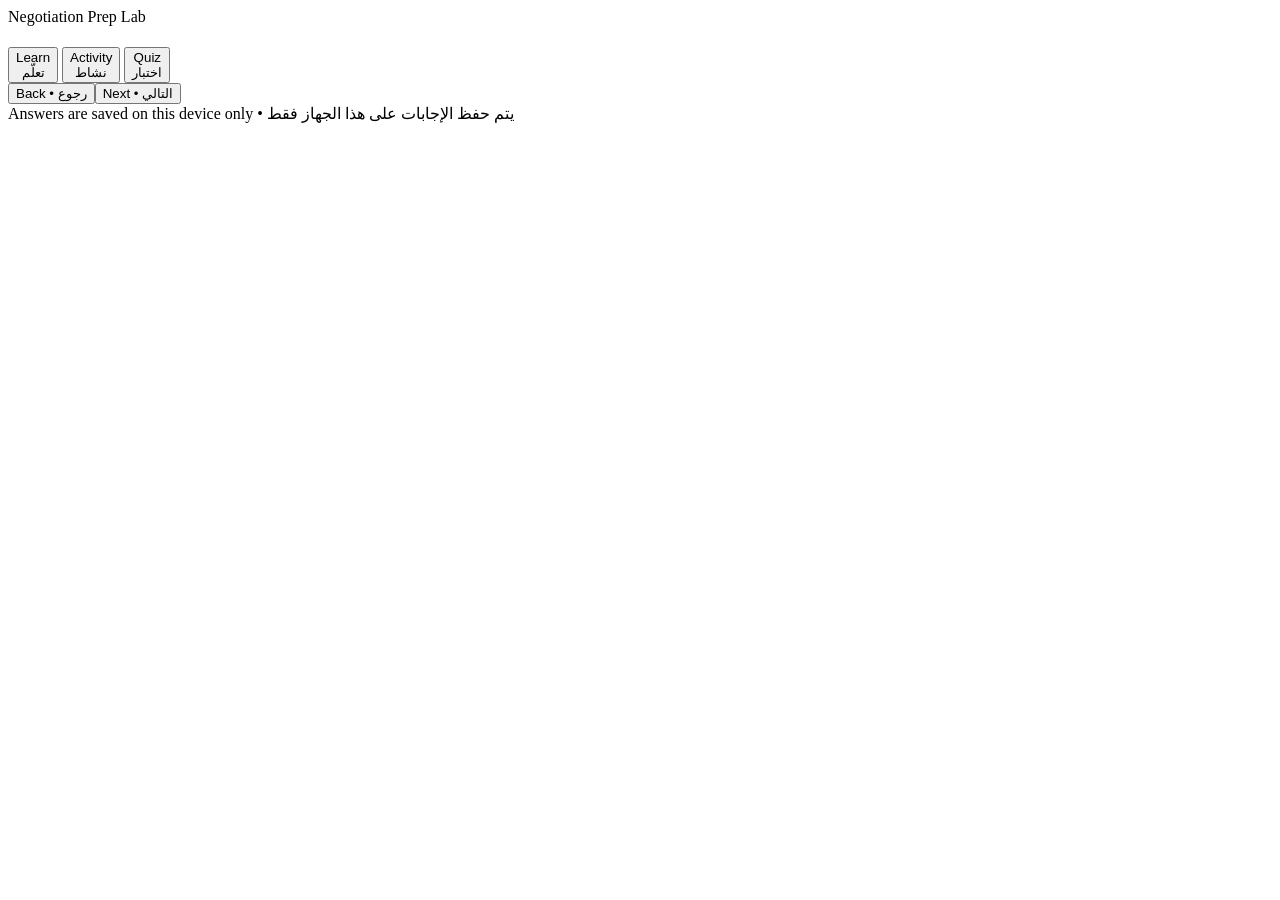
==== negotiation/index.html @ af3bc23b "Add Negotiation Prep Lab entry page" ====
<!DOCTYPE html>
<html lang="en">
<head>
<meta charset="UTF-8">
<meta name="viewport" content="width=device-width,initial-scale=1.0,viewport-fit=cover">
<meta name="theme-color" content="#071f4d">
<title>Negotiation Prep Lab</title>
<link rel="stylesheet" href="style.css">
</head>
<body>
<div class="app">
  <div class="accent"></div>
  <header>
    <div class="hrow"><div class="brand">Negotiation Prep Lab</div><div id="stepPill" class="pill"></div></div>
    <div class="progress"><span id="progressBar"></span></div>
  </header>
  <main>
    <div class="hero"><div id="kicker" class="kicker"></div><h1 id="hero"></h1><p id="subtitle" class="sub"></p></div>
    <div class="tabs">
      <button id="learnTab" onclick="setSub('learn')">Learn<br><span>تعلّم</span></button>
      <button id="activityTab" onclick="setSub('activity')">Activity<br><span>نشاط</span></button>
      <button id="quizTab" onclick="setSub('quiz')">Quiz<br><span>اختبار</span></button>
    </div>
    <div id="screen"></div>
  </main>
  <div class="bottom">
    <div class="brow"><button class="btn secondary" onclick="back()">Back • رجوع</button><button id="nextBtn" class="btn primary" onclick="next()">Next • التالي</button></div>
    <div class="mini">Answers are saved on this device only • يتم حفظ الإجابات على هذا الجهاز فقط</div>
  </div>
</div>
<script src="app.js"></script>
</body>
</html>
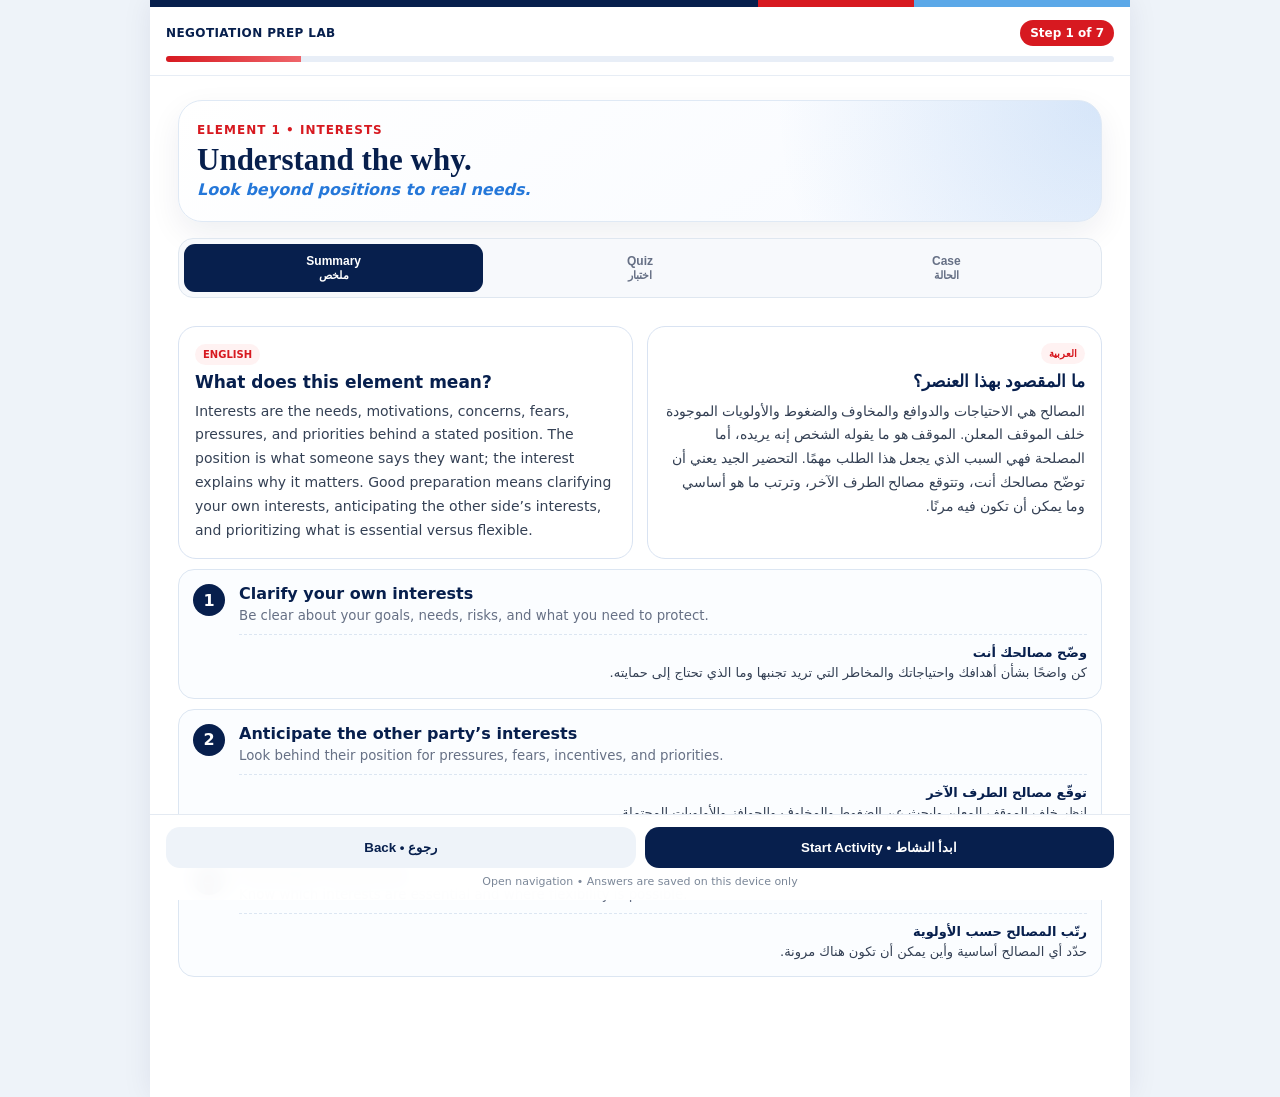
==== commit d0449dee: "Update negotiation app navigation layout" ====
--- a/negotiation/index.html
+++ b/negotiation/index.html
@@ -16,16 +16,17 @@
   </header>
   <main>
     <div class="hero"><div id="kicker" class="kicker"></div><h1 id="hero"></h1><p id="subtitle" class="sub"></p></div>
+    <div id="elementTabs" class="element-tabs" aria-label="Negotiation elements"></div>
     <div class="tabs">
-      <button id="learnTab" onclick="setSub('learn')">Learn<br><span>تعلّم</span></button>
-      <button id="activityTab" onclick="setSub('activity')">Activity<br><span>نشاط</span></button>
+      <button id="learnTab" onclick="setSub('learn')">Summary<br><span>ملخص</span></button>
       <button id="quizTab" onclick="setSub('quiz')">Quiz<br><span>اختبار</span></button>
+      <button id="activityTab" onclick="setSub('activity')">Case<br><span>الحالة</span></button>
     </div>
     <div id="screen"></div>
   </main>
   <div class="bottom">
     <div class="brow"><button class="btn secondary" onclick="back()">Back • رجوع</button><button id="nextBtn" class="btn primary" onclick="next()">Next • التالي</button></div>
-    <div class="mini">Answers are saved on this device only • يتم حفظ الإجابات على هذا الجهاز فقط</div>
+    <div class="mini">Open navigation • Answers are saved on this device only</div>
   </div>
 </div>
 <script src="app.js"></script>
--- a/negotiation/style.css
+++ b/negotiation/style.css
@@ -0,0 +1 @@
+:root{--navy:#071f4d;--red:#d71920;--blue:#2477d9;--line:#d9e3f2;--text:#172033;--muted:#667085;--green:#14855b}*{box-sizing:border-box}body{margin:0;background:#eef3f9;color:var(--text);font-family:Inter,system-ui,-apple-system,BlinkMacSystemFont,"Segoe UI",Arial,sans-serif}.app{width:min(100%,560px);min-height:100vh;margin:auto;background:#fff;box-shadow:0 0 28px rgba(7,31,77,.08)}.accent{height:7px;background:linear-gradient(90deg,var(--navy) 0 62%,var(--red) 62% 78%,#5ba8e8 78%)}header{position:sticky;top:0;z-index:20;background:rgba(255,255,255,.97);backdrop-filter:blur(10px);border-bottom:1px solid #e7edf5;padding:13px 16px}.hrow{display:flex;justify-content:space-between;align-items:center;gap:10px}.brand{font-size:12px;font-weight:900;text-transform:uppercase;color:var(--navy);letter-spacing:.4px}.pill{background:var(--red);color:#fff;padding:6px 10px;border-radius:999px;font-size:12px;font-weight:900}.progress{margin-top:10px;height:6px;border-radius:99px;background:#e8eef7;overflow:hidden}.progress span{display:block;height:100%;background:linear-gradient(90deg,var(--red),#ef656a);transition:.3s}main{padding:18px 16px 118px}.hero{padding:22px 18px;border:1px solid #dfe9f5;border-radius:24px;background:radial-gradient(circle at 100% 0,rgba(36,119,217,.16),transparent 35%),linear-gradient(145deg,#fff,#f7faff);box-shadow:0 12px 32px rgba(7,31,77,.07)}.kicker{font-size:12px;font-weight:900;color:var(--red);text-transform:uppercase;letter-spacing:1px}h1{font-family:Georgia,"Times New Roman",serif;color:var(--navy);font-size:31px;line-height:1.05;margin:7px 0 3px}.sub{margin:0;color:var(--blue);font-weight:800;font-style:italic}.tabs{display:grid;grid-template-columns:repeat(3,1fr);gap:7px;margin:16px 0;padding:5px;border:1px solid #dfe7f0;border-radius:15px;background:#f7f9fc}.tabs button{border:0;border-radius:11px;padding:10px 4px;background:transparent;color:#667085;font-weight:900;cursor:pointer;font-size:12px}.tabs button.active{background:var(--navy);color:#fff}.tabs span{font-size:11px}.card{border:1px solid var(--line);border-radius:18px;padding:16px;background:#fff;margin-top:12px}.card h3{margin:0 0 8px;color:var(--navy);font-size:17px}.card p{font-size:14px;line-height:1.7;color:#344054;margin:0}.ar{direction:rtl;text-align:right;font-family:Tahoma,Arial,sans-serif}.lang{display:inline-block;background:#fff2f2;color:var(--red);padding:5px 8px;border-radius:99px;font-size:10px;font-weight:900;margin-bottom:7px}.point{display:grid;grid-template-columns:36px 1fr;gap:10px;padding:14px;border:1px solid #dce6f2;border-radius:16px;background:#fbfdff;margin-top:10px}.num{width:32px;height:32px;border-radius:50%;display:grid;place-items:center;background:var(--navy);color:#fff;font-weight:900}.point b{color:var(--navy)}.point small{display:block;color:var(--muted);line-height:1.5;margin-top:3px}.arline{margin-top:8px;padding-top:8px;border-top:1px dashed #dce6f2;direction:rtl;text-align:right;font-size:13px;line-height:1.55;color:#344054}.case-title{color:var(--red);font-weight:900;font-size:12px;text-transform:uppercase;letter-spacing:.7px;margin-bottom:7px}.task{background:#f8fbff}.qen{font-size:14px;font-weight:900;color:var(--navy);line-height:1.5;margin-bottom:5px}.qar{font-size:14px;font-weight:800;color:#344054;direction:rtl;text-align:right;line-height:1.6;margin-bottom:9px}textarea{width:100%;min-height:104px;border:1.5px solid #ccd8e8;border-radius:13px;padding:12px;font:inherit;font-size:14px;resize:vertical;outline:none}textarea:focus{border-color:var(--blue);box-shadow:0 0 0 3px rgba(36,119,217,.08)}.save{margin-top:14px;color:var(--green);font-size:12px;font-weight:900}.quiz-card{border:1px solid var(--line);border-radius:18px;padding:16px;background:#fff;margin-top:12px}.quiz-q{font-weight:900;color:var(--navy);font-size:15px;line-height:1.5}.secret{cursor:pointer;user-select:none}.opts{display:grid;gap:9px;margin-top:12px}.opt{border:1.5px solid #ccd8e8;background:#fff;border-radius:13px;padding:12px;text-align:left;font:inherit;font-size:14px;cursor:pointer;color:var(--text)}.opt.selected{border-color:var(--navy);background:#eef4fb}.opt.correct{border-color:#19a66a;background:#eefbf5}.opt.wrong{border-color:#e14b52;background:#fff2f3}.feedback{display:none;margin-top:10px;padding:10px 12px;border-radius:11px;font-size:12px;line-height:1.5}.feedback.show{display:block}.feedback.good{background:#eefbf5;color:#126b49}.feedback.bad{background:#fff2f3;color:#9b2931}.result{margin-top:16px;border-radius:18px;padding:16px;background:linear-gradient(145deg,#071f4d,#12356f);color:#fff;text-align:center}.score{font-size:34px;font-weight:900;margin:4px 0}.racts{display:flex;gap:9px;margin-top:13px}.racts button{flex:1;border:0;border-radius:12px;padding:11px;font-weight:900;cursor:pointer}.retry{background:#eef3f9;color:var(--navy)}.continue{background:var(--red);color:#fff}.notice{padding:12px;border-radius:12px;background:#fff7e8;border:1px solid #f5d8a8;color:#7a4a00;font-size:12px;line-height:1.5;margin-top:12px}.bottom{position:fixed;left:50%;bottom:0;transform:translateX(-50%);width:min(100%,560px);padding:12px 16px calc(12px + env(safe-area-inset-bottom));background:rgba(255,255,255,.97);border-top:1px solid #e4eaf2;backdrop-filter:blur(10px)}.brow{display:flex;gap:9px}.btn{flex:1;border:0;border-radius:14px;padding:13px 12px;font-weight:900;cursor:pointer}.secondary{background:#eef3f9;color:var(--navy)}.primary{background:var(--navy);color:#fff}.mini{margin-top:7px;text-align:center;color:#7b8798;font-size:11px}@media(min-width:760px){.app,.bottom{width:min(100%,980px)}main{padding:24px 28px 120px}.bilingual{display:grid;grid-template-columns:1fr 1fr;gap:14px}}
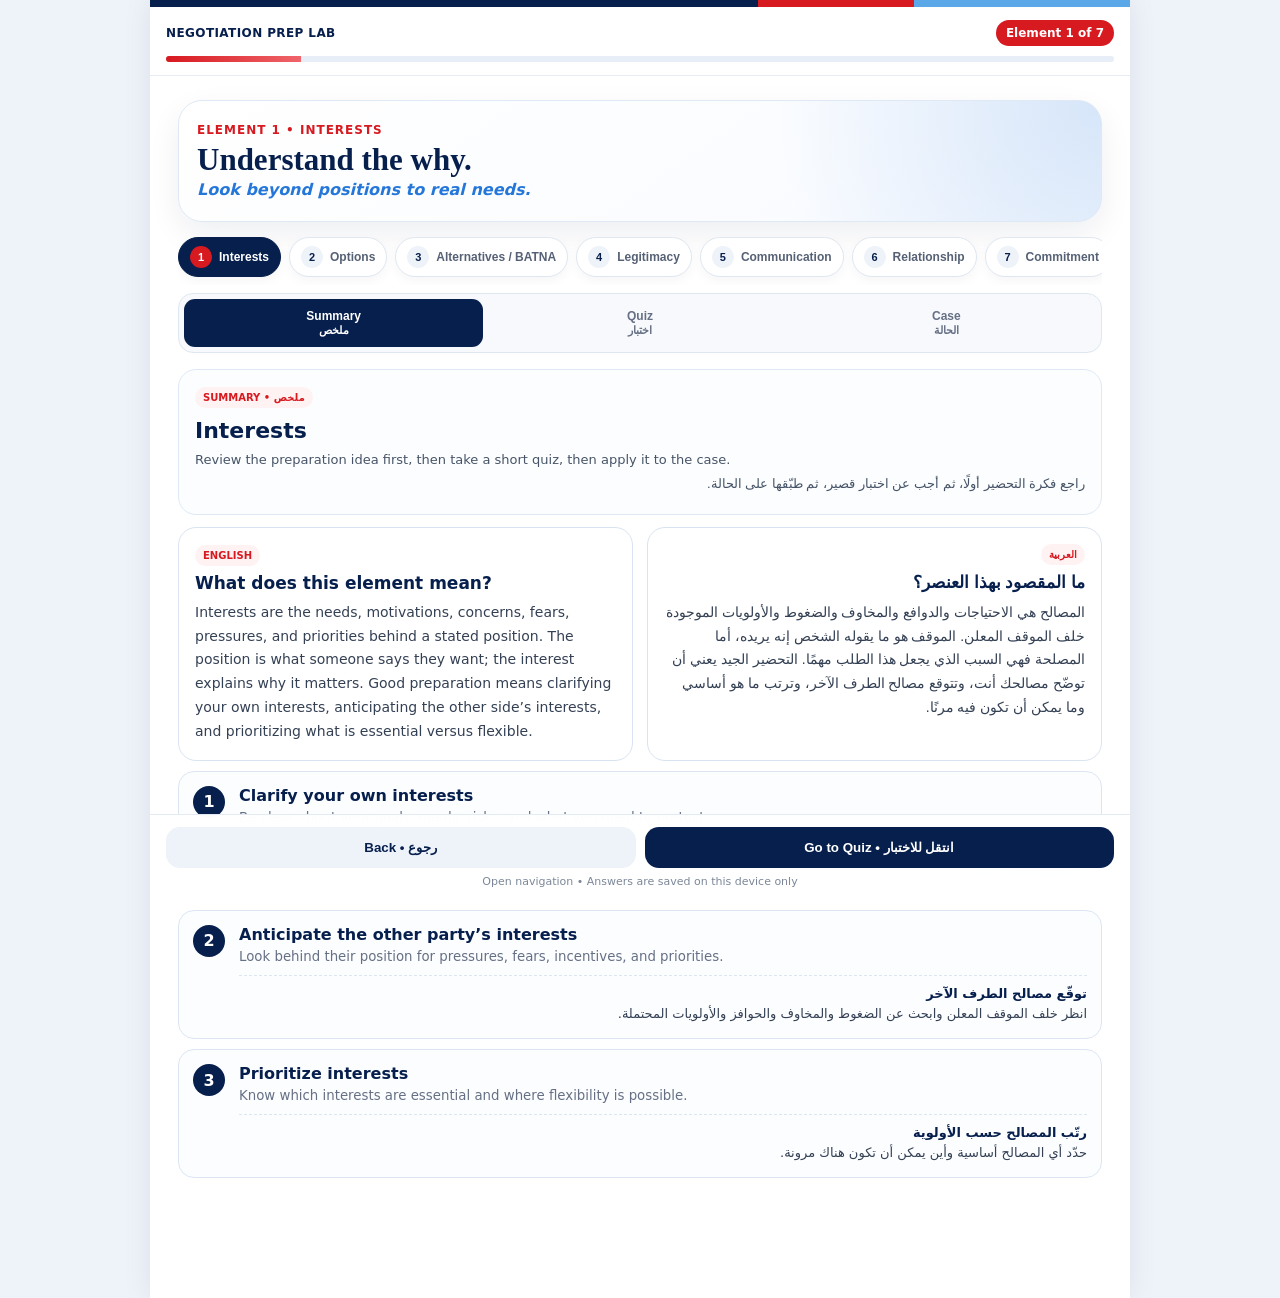
==== commit 05edf1e3: "Load open navigation script" ====
--- a/negotiation/index.html
+++ b/negotiation/index.html
@@ -30,5 +30,6 @@
   </div>
 </div>
 <script src="app.js"></script>
+<script src="open-nav.js"></script>
 </body>
 </html>
--- a/negotiation/style.css
+++ b/negotiation/style.css
@@ -1 +1 @@
-:root{--navy:#071f4d;--red:#d71920;--blue:#2477d9;--line:#d9e3f2;--text:#172033;--muted:#667085;--green:#14855b}*{box-sizing:border-box}body{margin:0;background:#eef3f9;color:var(--text);font-family:Inter,system-ui,-apple-system,BlinkMacSystemFont,"Segoe UI",Arial,sans-serif}.app{width:min(100%,560px);min-height:100vh;margin:auto;background:#fff;box-shadow:0 0 28px rgba(7,31,77,.08)}.accent{height:7px;background:linear-gradient(90deg,var(--navy) 0 62%,var(--red) 62% 78%,#5ba8e8 78%)}header{position:sticky;top:0;z-index:20;background:rgba(255,255,255,.97);backdrop-filter:blur(10px);border-bottom:1px solid #e7edf5;padding:13px 16px}.hrow{display:flex;justify-content:space-between;align-items:center;gap:10px}.brand{font-size:12px;font-weight:900;text-transform:uppercase;color:var(--navy);letter-spacing:.4px}.pill{background:var(--red);color:#fff;padding:6px 10px;border-radius:999px;font-size:12px;font-weight:900}.progress{margin-top:10px;height:6px;border-radius:99px;background:#e8eef7;overflow:hidden}.progress span{display:block;height:100%;background:linear-gradient(90deg,var(--red),#ef656a);transition:.3s}main{padding:18px 16px 118px}.hero{padding:22px 18px;border:1px solid #dfe9f5;border-radius:24px;background:radial-gradient(circle at 100% 0,rgba(36,119,217,.16),transparent 35%),linear-gradient(145deg,#fff,#f7faff);box-shadow:0 12px 32px rgba(7,31,77,.07)}.kicker{font-size:12px;font-weight:900;color:var(--red);text-transform:uppercase;letter-spacing:1px}h1{font-family:Georgia,"Times New Roman",serif;color:var(--navy);font-size:31px;line-height:1.05;margin:7px 0 3px}.sub{margin:0;color:var(--blue);font-weight:800;font-style:italic}.tabs{display:grid;grid-template-columns:repeat(3,1fr);gap:7px;margin:16px 0;padding:5px;border:1px solid #dfe7f0;border-radius:15px;background:#f7f9fc}.tabs button{border:0;border-radius:11px;padding:10px 4px;background:transparent;color:#667085;font-weight:900;cursor:pointer;font-size:12px}.tabs button.active{background:var(--navy);color:#fff}.tabs span{font-size:11px}.card{border:1px solid var(--line);border-radius:18px;padding:16px;background:#fff;margin-top:12px}.card h3{margin:0 0 8px;color:var(--navy);font-size:17px}.card p{font-size:14px;line-height:1.7;color:#344054;margin:0}.ar{direction:rtl;text-align:right;font-family:Tahoma,Arial,sans-serif}.lang{display:inline-block;background:#fff2f2;color:var(--red);padding:5px 8px;border-radius:99px;font-size:10px;font-weight:900;margin-bottom:7px}.point{display:grid;grid-template-columns:36px 1fr;gap:10px;padding:14px;border:1px solid #dce6f2;border-radius:16px;background:#fbfdff;margin-top:10px}.num{width:32px;height:32px;border-radius:50%;display:grid;place-items:center;background:var(--navy);color:#fff;font-weight:900}.point b{color:var(--navy)}.point small{display:block;color:var(--muted);line-height:1.5;margin-top:3px}.arline{margin-top:8px;padding-top:8px;border-top:1px dashed #dce6f2;direction:rtl;text-align:right;font-size:13px;line-height:1.55;color:#344054}.case-title{color:var(--red);font-weight:900;font-size:12px;text-transform:uppercase;letter-spacing:.7px;margin-bottom:7px}.task{background:#f8fbff}.qen{font-size:14px;font-weight:900;color:var(--navy);line-height:1.5;margin-bottom:5px}.qar{font-size:14px;font-weight:800;color:#344054;direction:rtl;text-align:right;line-height:1.6;margin-bottom:9px}textarea{width:100%;min-height:104px;border:1.5px solid #ccd8e8;border-radius:13px;padding:12px;font:inherit;font-size:14px;resize:vertical;outline:none}textarea:focus{border-color:var(--blue);box-shadow:0 0 0 3px rgba(36,119,217,.08)}.save{margin-top:14px;color:var(--green);font-size:12px;font-weight:900}.quiz-card{border:1px solid var(--line);border-radius:18px;padding:16px;background:#fff;margin-top:12px}.quiz-q{font-weight:900;color:var(--navy);font-size:15px;line-height:1.5}.secret{cursor:pointer;user-select:none}.opts{display:grid;gap:9px;margin-top:12px}.opt{border:1.5px solid #ccd8e8;background:#fff;border-radius:13px;padding:12px;text-align:left;font:inherit;font-size:14px;cursor:pointer;color:var(--text)}.opt.selected{border-color:var(--navy);background:#eef4fb}.opt.correct{border-color:#19a66a;background:#eefbf5}.opt.wrong{border-color:#e14b52;background:#fff2f3}.feedback{display:none;margin-top:10px;padding:10px 12px;border-radius:11px;font-size:12px;line-height:1.5}.feedback.show{display:block}.feedback.good{background:#eefbf5;color:#126b49}.feedback.bad{background:#fff2f3;color:#9b2931}.result{margin-top:16px;border-radius:18px;padding:16px;background:linear-gradient(145deg,#071f4d,#12356f);color:#fff;text-align:center}.score{font-size:34px;font-weight:900;margin:4px 0}.racts{display:flex;gap:9px;margin-top:13px}.racts button{flex:1;border:0;border-radius:12px;padding:11px;font-weight:900;cursor:pointer}.retry{background:#eef3f9;color:var(--navy)}.continue{background:var(--red);color:#fff}.notice{padding:12px;border-radius:12px;background:#fff7e8;border:1px solid #f5d8a8;color:#7a4a00;font-size:12px;line-height:1.5;margin-top:12px}.bottom{position:fixed;left:50%;bottom:0;transform:translateX(-50%);width:min(100%,560px);padding:12px 16px calc(12px + env(safe-area-inset-bottom));background:rgba(255,255,255,.97);border-top:1px solid #e4eaf2;backdrop-filter:blur(10px)}.brow{display:flex;gap:9px}.btn{flex:1;border:0;border-radius:14px;padding:13px 12px;font-weight:900;cursor:pointer}.secondary{background:#eef3f9;color:var(--navy)}.primary{background:var(--navy);color:#fff}.mini{margin-top:7px;text-align:center;color:#7b8798;font-size:11px}@media(min-width:760px){.app,.bottom{width:min(100%,980px)}main{padding:24px 28px 120px}.bilingual{display:grid;grid-template-columns:1fr 1fr;gap:14px}}+:root{--navy:#071f4d;--red:#d71920;--blue:#2477d9;--line:#d9e3f2;--text:#172033;--muted:#667085;--green:#14855b}*{box-sizing:border-box}body{margin:0;background:#eef3f9;color:var(--text);font-family:Inter,system-ui,-apple-system,BlinkMacSystemFont,"Segoe UI",Arial,sans-serif}.app{width:min(100%,560px);min-height:100vh;margin:auto;background:#fff;box-shadow:0 0 28px rgba(7,31,77,.08)}.accent{height:7px;background:linear-gradient(90deg,var(--navy) 0 62%,var(--red) 62% 78%,#5ba8e8 78%)}header{position:sticky;top:0;z-index:20;background:rgba(255,255,255,.97);backdrop-filter:blur(10px);border-bottom:1px solid #e7edf5;padding:13px 16px}.hrow{display:flex;justify-content:space-between;align-items:center;gap:10px}.brand{font-size:12px;font-weight:900;text-transform:uppercase;color:var(--navy);letter-spacing:.4px}.pill{background:var(--red);color:#fff;padding:6px 10px;border-radius:999px;font-size:12px;font-weight:900}.progress{margin-top:10px;height:6px;border-radius:99px;background:#e8eef7;overflow:hidden}.progress span{display:block;height:100%;background:linear-gradient(90deg,var(--red),#ef656a);transition:.3s}main{padding:18px 16px 118px}.hero{padding:22px 18px;border:1px solid #dfe9f5;border-radius:24px;background:radial-gradient(circle at 100% 0,rgba(36,119,217,.16),transparent 35%),linear-gradient(145deg,#fff,#f7faff);box-shadow:0 12px 32px rgba(7,31,77,.07)}.kicker{font-size:12px;font-weight:900;color:var(--red);text-transform:uppercase;letter-spacing:1px}h1{font-family:Georgia,"Times New Roman",serif;color:var(--navy);font-size:31px;line-height:1.05;margin:7px 0 3px}.sub{margin:0;color:var(--blue);font-weight:800;font-style:italic}.element-tabs{display:flex;gap:8px;overflow-x:auto;margin:15px -16px 8px;padding:0 16px 8px;scrollbar-width:none}.element-tabs::-webkit-scrollbar{display:none}.element-tab{flex:0 0 auto;display:flex;align-items:center;gap:7px;border:1px solid #dfe7f0;background:#fff;color:#566176;border-radius:999px;padding:8px 11px;font-weight:900;font-size:12px;cursor:pointer;box-shadow:0 4px 12px rgba(7,31,77,.04)}.element-tab.active{background:var(--navy);color:white;border-color:var(--navy)}.et-num{display:grid;place-items:center;width:22px;height:22px;border-radius:50%;background:#eef3f9;color:var(--navy);font-size:11px}.element-tab.active .et-num{background:var(--red);color:#fff}.et-name{max-width:120px;white-space:nowrap;overflow:hidden;text-overflow:ellipsis}.tabs{display:grid;grid-template-columns:repeat(3,1fr);gap:7px;margin:8px 0 16px;padding:5px;border:1px solid #dfe7f0;border-radius:15px;background:#f7f9fc}.tabs button{border:0;border-radius:11px;padding:10px 4px;background:transparent;color:#667085;font-weight:900;cursor:pointer;font-size:12px}.tabs button.active{background:var(--navy);color:#fff}.tabs span{font-size:11px}.section-head{border:1px solid #dfe9f5;border-radius:18px;background:#fbfdff;padding:16px;margin-top:12px}.section-head h2{margin:3px 0 7px;color:var(--navy);font-size:22px}.section-head p{font-size:13px;line-height:1.55;color:#475467;margin:4px 0}.card{border:1px solid var(--line);border-radius:18px;padding:16px;background:#fff;margin-top:12px}.card h3{margin:0 0 8px;color:var(--navy);font-size:17px}.card p{font-size:14px;line-height:1.7;color:#344054;margin:0}.ar{direction:rtl;text-align:right;font-family:Tahoma,Arial,sans-serif}.lang{display:inline-block;background:#fff2f2;color:var(--red);padding:5px 8px;border-radius:99px;font-size:10px;font-weight:900;margin-bottom:7px}.point{display:grid;grid-template-columns:36px 1fr;gap:10px;padding:14px;border:1px solid #dce6f2;border-radius:16px;background:#fbfdff;margin-top:10px}.num{width:32px;height:32px;border-radius:50%;display:grid;place-items:center;background:var(--navy);color:#fff;font-weight:900}.point b{color:var(--navy)}.point small{display:block;color:var(--muted);line-height:1.5;margin-top:3px}.arline{margin-top:8px;padding-top:8px;border-top:1px dashed #dce6f2;direction:rtl;text-align:right;font-size:13px;line-height:1.55;color:#344054}.case-title{color:var(--red);font-weight:900;font-size:12px;text-transform:uppercase;letter-spacing:.7px;margin-bottom:7px}.task{background:#f8fbff}.qen{font-size:14px;font-weight:900;color:var(--navy);line-height:1.5;margin-bottom:5px}.qar{font-size:14px;font-weight:800;color:#344054;direction:rtl;text-align:right;line-height:1.6;margin-bottom:9px}textarea{width:100%;min-height:104px;border:1.5px solid #ccd8e8;border-radius:13px;padding:12px;font:inherit;font-size:14px;resize:vertical;outline:none}textarea:focus{border-color:var(--blue);box-shadow:0 0 0 3px rgba(36,119,217,.08)}.save{margin-top:14px;color:var(--green);font-size:12px;font-weight:900}.quiz-mini-progress{height:7px;background:#e8eef7;border-radius:99px;overflow:hidden;margin:14px 0 8px}.quiz-mini-progress span{display:block;height:100%;background:linear-gradient(90deg,var(--red),#ef656a);transition:.25s}.quiz-count{font-size:12px;font-weight:900;color:#667085;text-align:center;margin-bottom:9px}.quiz-slide{will-change:transform,opacity}.slide-in-right{animation:slideInRight .28s ease both}.slide-in-left{animation:slideInLeft .28s ease both}.slide-out-left{animation:slideOutLeft .26s ease both}@keyframes slideInRight{from{opacity:0;transform:translateX(38px)}to{opacity:1;transform:translateX(0)}}@keyframes slideInLeft{from{opacity:0;transform:translateX(-38px)}to{opacity:1;transform:translateX(0)}}@keyframes slideOutLeft{from{opacity:1;transform:translateX(0)}to{opacity:0;transform:translateX(-42px)}}.quiz-card{border:1px solid var(--line);border-radius:18px;padding:16px;background:#fff;margin-top:12px}.quiz-card.single{box-shadow:0 12px 28px rgba(7,31,77,.08)}.quiz-q{font-weight:900;color:var(--navy);font-size:15px;line-height:1.5}.opts{display:grid;gap:9px;margin-top:12px}.opt{border:1.5px solid #ccd8e8;background:#fff;border-radius:13px;padding:12px;text-align:left;font:inherit;font-size:14px;cursor:pointer;color:var(--text)}.opt:hover{border-color:var(--blue);background:#f8fbff}.opt.correct{border-color:#19a66a;background:#eefbf5}.opt.wrong{border-color:#e14b52;background:#fff2f3}.feedback{display:none;margin-top:10px;padding:10px 12px;border-radius:11px;font-size:12px;line-height:1.5}.feedback.show{display:block}.feedback.good{background:#eefbf5;color:#126b49}.feedback.bad{background:#fff2f3;color:#9b2931}.free-note{font-size:12px;color:#667085;text-align:center;margin-top:12px;line-height:1.5}.result{margin-top:16px;border-radius:18px;padding:16px;background:linear-gradient(145deg,#071f4d,#12356f);color:#fff;text-align:center}.score{font-size:34px;font-weight:900;margin:4px 0}.racts{display:flex;gap:9px;margin-top:13px}.racts button{flex:1;border:0;border-radius:12px;padding:11px;font-weight:900;cursor:pointer}.retry{background:#eef3f9;color:var(--navy)}.continue{background:var(--red);color:#fff}.bottom{position:fixed;left:50%;bottom:0;transform:translateX(-50%);width:min(100%,560px);padding:12px 16px calc(12px + env(safe-area-inset-bottom));background:rgba(255,255,255,.97);border-top:1px solid #e4eaf2;backdrop-filter:blur(10px)}.brow{display:flex;gap:9px}.btn{flex:1;border:0;border-radius:14px;padding:13px 12px;font-weight:900;cursor:pointer}.secondary{background:#eef3f9;color:var(--navy)}.primary{background:var(--navy);color:#fff}.mini{margin-top:7px;text-align:center;color:#7b8798;font-size:11px}@media(min-width:760px){.app,.bottom{width:min(100%,980px)}main{padding:24px 28px 120px}.bilingual{display:grid;grid-template-columns:1fr 1fr;gap:14px}.element-tabs{margin-left:0;margin-right:0;padding-left:0;padding-right:0}}
